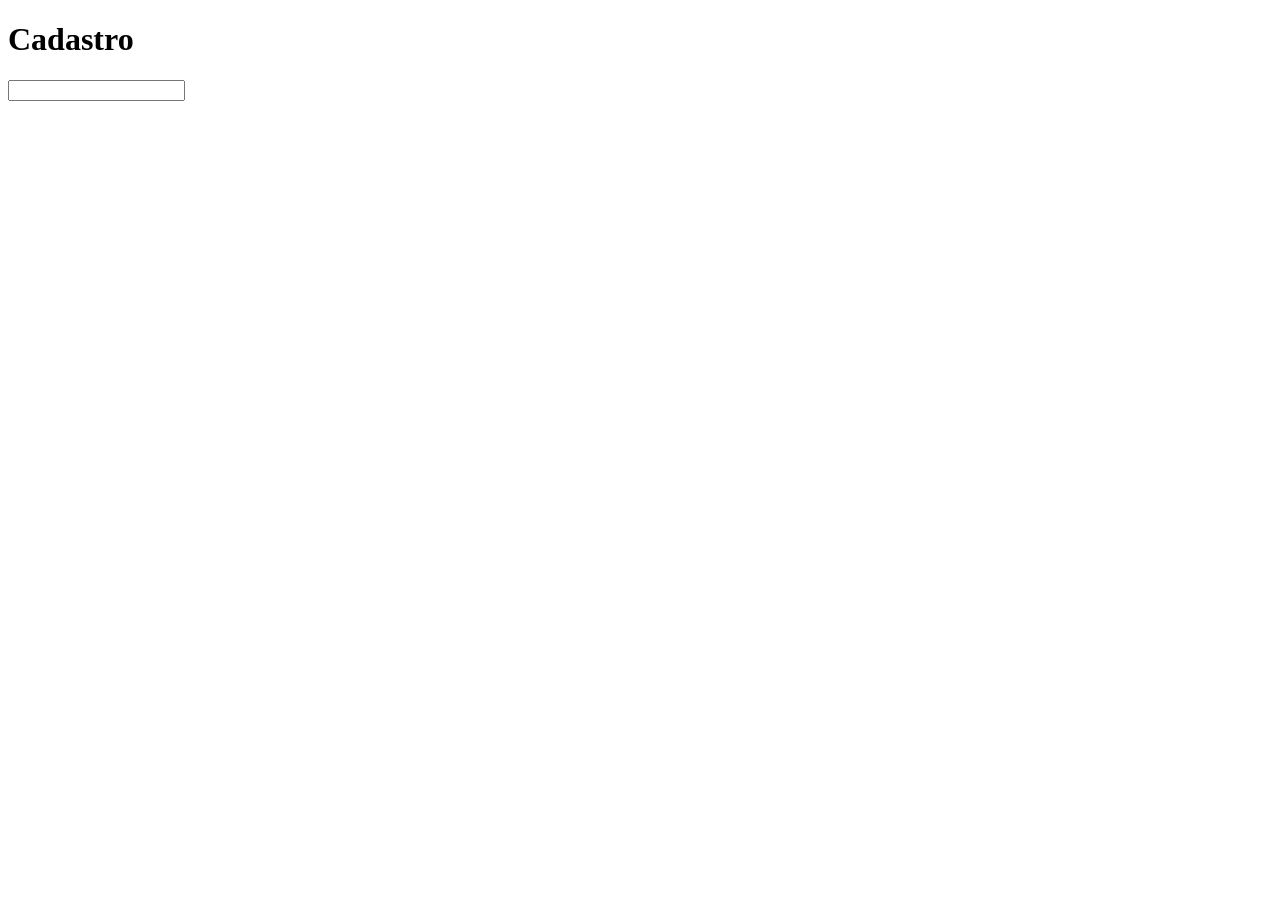
==== Telas login e cadastro/cad usuário/cadastro.html @ be4cac90 "Add files via upload" ====
<!DOCTYPE html>
<html lang="pt-BR">
<head>
    <meta charset="UTF-8">
    <meta name="viewport" content="width=device-width, initial-scale=1.0">
    <title>Blink!</title>
</head>
<body>
    <main class="Container">
        <form>
            <h1>Cadastro</h1>
            <div>
                <input
            </div>
        </form>
    </main>
</body>
</html>
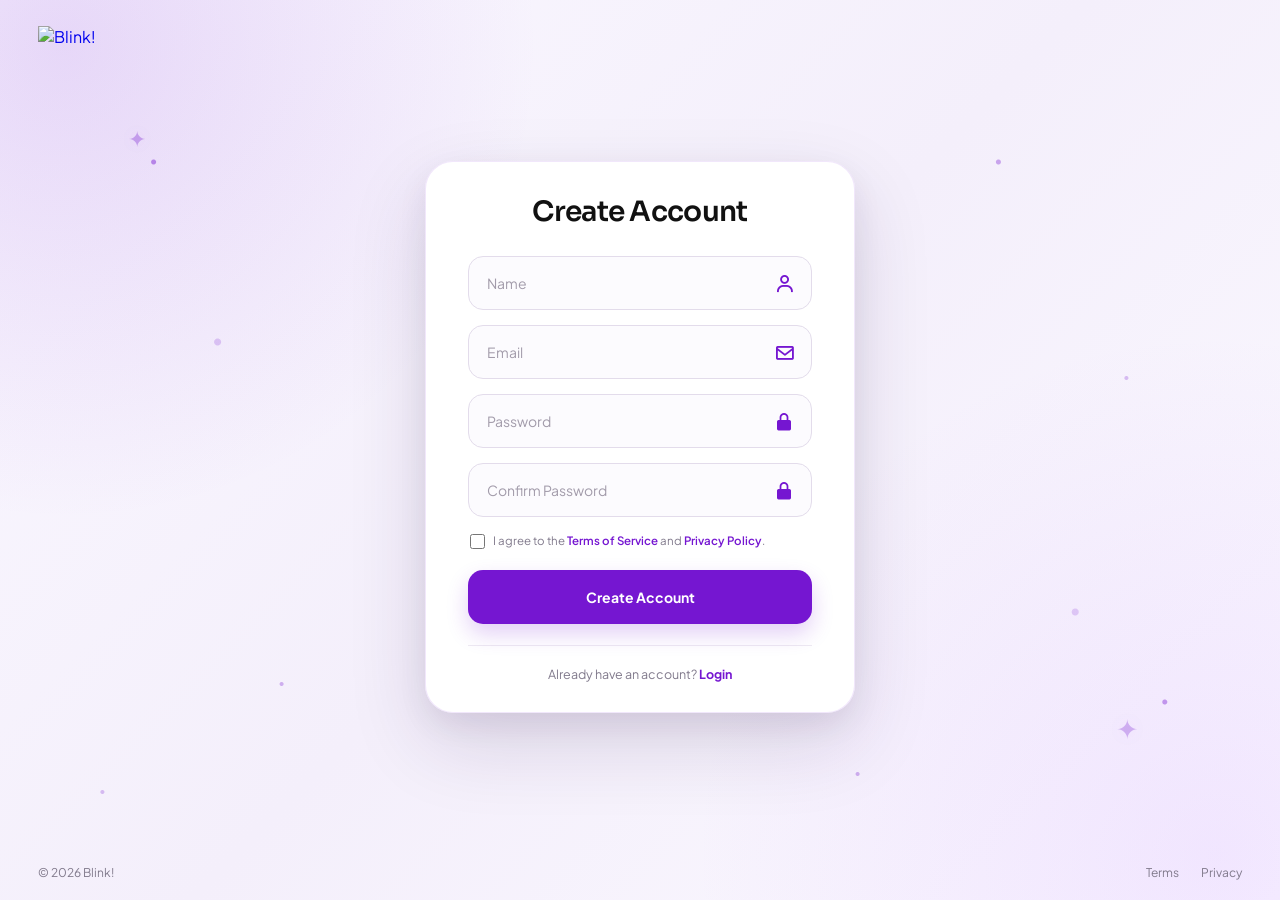
==== commit 8184a862: "Revamp user registration form layout and styles" ====
--- a/Telas login e cadastro/cad usuário/cadastro.html
+++ b/Telas login e cadastro/cad usuário/cadastro.html
@@ -1,18 +1,147 @@
 <!DOCTYPE html>
 <html lang="pt-BR">
+
 <head>
     <meta charset="UTF-8">
     <meta name="viewport" content="width=device-width, initial-scale=1.0">
-    <title>Blink!</title>
+
+    <link rel="stylesheet" href="https://unpkg.com/boxicons@2.1.4/css/boxicons.min.css">
+    <link rel="stylesheet" href="cadastro.css">
+
+    <title>Blink! - Cadastro</title>
 </head>
+
 <body>
-    <main class="Container">
-        <form>
-            <h1>Cadastro</h1>
-            <div>
-                <input
+
+    <!-- CABEÇALHO -->
+    <header class="header">
+        <a href="#" class="header-logo">
+            <img src="logo.png" alt="Blink!">
+        </a>
+    </header>
+
+
+    <!-- CONTEÚDO -->
+    <main class="main">
+
+        <section class="Container">
+
+            <form>
+
+                <h1>Create Account</h1>
+
+
+                <!-- NOME -->
+                <div class="input-box">
+                    <input
+                        id="name"
+                        type="text"
+                        placeholder="Name"
+                        required
+                    >
+
+                    <i class='bx bx-user'></i>
+                </div>
+
+
+                <!-- EMAIL -->
+                <div class="input-box">
+                    <input
+                        id="email"
+                        type="email"
+                        placeholder="Email"
+                        required
+                    >
+
+                    <i class='bx bx-envelope'></i>
+                </div>
+
+
+                <!-- SENHA -->
+                <div class="input-box">
+                    <input
+                        id="password"
+                        type="password"
+                        placeholder="Password"
+                        required
+                    >
+
+                    <i class='bx bxs-lock-alt'></i>
+                </div>
+
+
+                <!-- CONFIRMAR SENHA -->
+                <div class="input-box">
+                    <input
+                        id="confirm-password"
+                        type="password"
+                        placeholder="Confirm Password"
+                        required
+                    >
+
+                    <i class='bx bxs-lock-alt'></i>
+                </div>
+
+
+                <!-- TERMOS -->
+                <div class="terms">
+
+                    <label>
+
+                        <input
+                            type="checkbox"
+                            id="terms"
+                        >
+
+                        <span>
+                            I agree to the
+                            <a href="#">Terms of Service</a>
+                            and
+                            <a href="#">Privacy Policy</a>.
+                        </span>
+
+                    </label>
+
+                </div>
+
+
+                <!-- BOTÃO -->
+                <button type="submit">
+                    Create Account
+                </button>
+
+            </form>
+
+
+            <!-- LOGIN -->
+            <div class="register">
+                <p>
+                    Already have an account?
+                    <a href="login.html">Login</a>
+                </p>
             </div>
-        </form>
+
+        </section>
+
     </main>
+
+
+    <!-- RODAPÉ -->
+    <footer class="footer">
+
+        <span>© 2026 Blink!</span>
+
+        <nav>
+            <a href="#">Terms</a>
+            <a href="#">Privacy</a>
+        </nav>
+
+    </footer>
+
+
+    <!-- JAVASCRIPT -->
+    <script src="script.js"></script>
+
 </body>
-</html>+
+</html>
--- a/Telas login e cadastro/cad usuário/cadastro.css
+++ b/Telas login e cadastro/cad usuário/cadastro.css
@@ -0,0 +1,620 @@
+/* ========================================
+   FONTES
+======================================== */
+
+@import url('https://fonts.googleapis.com/css2?family=Plus+Jakarta+Sans:wght@400;500;600;700&family=Sora:wght@400;500;600;700&display=swap');
+
+
+/* ========================================
+   CORES
+======================================== */
+
+:root {
+    --purple: #7516D1;
+    --purple-dark: #54109A;
+    --purple-light: #EFE3FF;
+
+    --black: #111111;
+    --text: #29252F;
+    --muted: #817A8C;
+
+    --background: #F8F6FC;
+    --white: #FFFFFF;
+    --border: #E3DCEB;
+}
+
+
+/* ========================================
+   RESET
+======================================== */
+
+* {
+    margin: 0;
+    padding: 0;
+    box-sizing: border-box;
+}
+
+
+/* ========================================
+   PÁGINA + DECORAÇÃO
+======================================== */
+
+body {
+    min-height: 100vh;
+
+    display: flex;
+    flex-direction: column;
+
+    font-family: 'Plus Jakarta Sans', sans-serif;
+
+    color: var(--text);
+
+    position: relative;
+    overflow: hidden;
+
+    -webkit-font-smoothing: antialiased;
+
+    background:
+        radial-gradient(
+            circle at 12% 18%,
+            rgba(117, 22, 209, 0.45) 0 2px,
+            transparent 3px
+        ),
+
+        radial-gradient(
+            circle at 22% 76%,
+            rgba(117, 22, 209, 0.30) 0 1.5px,
+            transparent 2.5px
+        ),
+
+        radial-gradient(
+            circle at 78% 18%,
+            rgba(117, 22, 209, 0.35) 0 2px,
+            transparent 3px
+        ),
+
+        radial-gradient(
+            circle at 88% 42%,
+            rgba(117, 22, 209, 0.25) 0 1.5px,
+            transparent 2.5px
+        ),
+
+        radial-gradient(
+            circle at 91% 78%,
+            rgba(117, 22, 209, 0.40) 0 2px,
+            transparent 3px
+        ),
+
+        radial-gradient(
+            circle at 8% 88%,
+            rgba(117, 22, 209, 0.25) 0 1.5px,
+            transparent 2.5px
+        ),
+
+        radial-gradient(
+            circle at 67% 86%,
+            rgba(117, 22, 209, 0.30) 0 1.5px,
+            transparent 2.5px
+        ),
+
+        radial-gradient(
+            circle at 17% 38%,
+            rgba(117, 22, 209, 0.20) 0 3px,
+            transparent 4px
+        ),
+
+        radial-gradient(
+            circle at 84% 68%,
+            rgba(117, 22, 209, 0.18) 0 3px,
+            transparent 4px
+        ),
+
+        radial-gradient(
+            circle at 5% 5%,
+            rgba(117, 22, 209, 0.14) 0%,
+            transparent 32%
+        ),
+
+        radial-gradient(
+            circle at 95% 95%,
+            rgba(184, 117, 255, 0.14) 0%,
+            transparent 35%
+        ),
+
+        linear-gradient(
+            135deg,
+            #FAF8FF 0%,
+            #F4EFFB 50%,
+            #FBF9FF 100%
+        );
+}
+
+
+/* ========================================
+   ESTRELAS GRANDES
+======================================== */
+
+body::before {
+    content: "✦";
+
+    position: absolute;
+
+    top: 14%;
+    left: 10%;
+
+    font-family: 'Sora', sans-serif;
+    font-size: 22px;
+
+    color: rgba(117, 22, 209, 0.32);
+
+    filter:
+        drop-shadow(
+            0 0 7px rgba(117, 22, 209, 0.18)
+        );
+
+    pointer-events: none;
+
+    z-index: 0;
+}
+
+
+body::after {
+    content: "✦";
+
+    position: absolute;
+
+    right: 11%;
+    bottom: 17%;
+
+    font-family: 'Sora', sans-serif;
+    font-size: 27px;
+
+    color: rgba(117, 22, 209, 0.28);
+
+    filter:
+        drop-shadow(
+            0 0 8px rgba(117, 22, 209, 0.18)
+        );
+
+    pointer-events: none;
+
+    z-index: 0;
+}
+
+
+/* ========================================
+   CABEÇALHO
+======================================== */
+
+.header {
+    position: fixed;
+
+    top: 0;
+    left: 0;
+
+    width: 100%;
+
+    padding: 26px 38px;
+
+    z-index: 10;
+}
+
+
+.header-logo {
+    display: inline-flex;
+
+    align-items: center;
+
+    text-decoration: none;
+}
+
+
+.header-logo img {
+    width: 135px;
+    height: auto;
+
+    display: block;
+}
+
+
+/* ========================================
+   CONTEÚDO
+======================================== */
+
+.main {
+    width: 100%;
+    min-height: 100vh;
+
+    display: flex;
+
+    align-items: center;
+    justify-content: center;
+
+    padding: 90px 20px 100px;
+
+    position: relative;
+
+    z-index: 2;
+}
+
+
+/* ========================================
+   CARD
+======================================== */
+
+.Container {
+    width: 430px;
+
+    padding: 32px 42px 30px;
+
+    background: rgba(255, 255, 255, 0.96);
+
+    border: 1px solid rgba(117, 22, 209, 0.10);
+
+    border-radius: 28px;
+
+    box-shadow:
+        0 30px 80px rgba(45, 20, 70, 0.14),
+        0 12px 30px rgba(45, 20, 70, 0.07);
+
+    position: relative;
+
+    z-index: 2;
+
+    transform: translateY(-8px);
+}
+
+
+/* ========================================
+   TÍTULO
+======================================== */
+
+form h1 {
+    text-align: center;
+
+    margin-bottom: 27px;
+
+    font-family: 'Sora', sans-serif;
+
+    font-size: 28px;
+    font-weight: 600;
+
+    color: var(--black);
+
+    letter-spacing: -0.7px;
+}
+
+
+/* ========================================
+   INPUTS
+======================================== */
+
+.input-box {
+    width: 100%;
+    height: 54px;
+
+    margin-bottom: 15px;
+
+    position: relative;
+}
+
+
+.input-box input {
+    width: 100%;
+    height: 100%;
+
+    padding: 0 50px 0 18px;
+
+    border: 1.5px solid var(--border);
+
+    border-radius: 15px;
+
+    outline: none;
+
+    background: #FCFBFE;
+
+    color: var(--text);
+
+    font-family: 'Plus Jakarta Sans', sans-serif;
+
+    font-size: 14px;
+    font-weight: 500;
+
+    transition:
+        border-color 0.2s ease,
+        box-shadow 0.2s ease,
+        background 0.2s ease;
+}
+
+
+.input-box input::placeholder {
+    color: #A29BAA;
+
+    font-weight: 400;
+}
+
+
+.input-box input:hover {
+    border-color: #C9B9D9;
+}
+
+
+.input-box input:focus {
+    border-color: var(--purple);
+
+    background: var(--white);
+
+    box-shadow:
+        0 0 0 4px rgba(117, 22, 209, 0.09);
+}
+
+
+/* ========================================
+   ÍCONES
+======================================== */
+
+.input-box i {
+    position: absolute;
+
+    right: 17px;
+    top: 50%;
+
+    transform: translateY(-50%);
+
+    font-size: 21px;
+
+    color: var(--purple);
+
+    pointer-events: none;
+}
+
+
+/* ========================================
+   TERMOS
+======================================== */
+
+.terms {
+    margin: 4px 2px 21px;
+
+    font-size: 11.5px;
+
+    color: var(--muted);
+
+    line-height: 1.5;
+}
+
+
+.terms label {
+    display: flex;
+
+    align-items: flex-start;
+
+    gap: 8px;
+
+    cursor: pointer;
+}
+
+
+.terms input[type="checkbox"] {
+    width: 15px;
+    height: 15px;
+
+    flex-shrink: 0;
+
+    margin-top: 2px;
+
+    accent-color: var(--purple);
+
+    cursor: pointer;
+}
+
+
+.terms a {
+    color: var(--purple);
+
+    font-weight: 600;
+
+    text-decoration: none;
+
+    transition: color 0.2s ease;
+}
+
+
+.terms a:hover {
+    color: var(--purple-dark);
+
+    text-decoration: underline;
+}
+
+
+/* ========================================
+   BOTÃO
+======================================== */
+
+form button {
+    width: 100%;
+    height: 54px;
+
+    border: none;
+
+    border-radius: 15px;
+
+    background: var(--purple);
+
+    color: var(--white);
+
+    font-family: 'Plus Jakarta Sans', sans-serif;
+
+    font-size: 14px;
+    font-weight: 700;
+
+    cursor: pointer;
+
+    box-shadow:
+        0 10px 22px rgba(117, 22, 209, 0.20);
+
+    transition:
+        transform 0.2s ease,
+        background 0.2s ease,
+        box-shadow 0.2s ease;
+}
+
+
+form button:hover {
+    background: var(--purple-dark);
+
+    transform: translateY(-2px);
+
+    box-shadow:
+        0 14px 28px rgba(117, 22, 209, 0.25);
+}
+
+
+form button:active {
+    transform: translateY(0);
+
+    box-shadow:
+        0 7px 15px rgba(117, 22, 209, 0.18);
+}
+
+
+/* ========================================
+   LOGIN
+======================================== */
+
+.register {
+    margin-top: 21px;
+
+    padding-top: 20px;
+
+    border-top: 1px solid #EEEAF2;
+
+    text-align: center;
+
+    font-size: 12.5px;
+
+    color: var(--muted);
+}
+
+
+.register a {
+    color: var(--purple);
+
+    font-weight: 700;
+
+    text-decoration: none;
+
+    transition: 0.2s ease;
+}
+
+
+.register a:hover {
+    color: var(--purple-dark);
+
+    text-decoration: underline;
+}
+
+
+/* ========================================
+   RODAPÉ
+======================================== */
+
+.footer {
+    position: fixed;
+
+    left: 0;
+    bottom: 0;
+
+    width: 100%;
+
+    display: flex;
+
+    align-items: center;
+    justify-content: space-between;
+
+    padding: 20px 38px;
+
+    color: var(--muted);
+
+    font-size: 12px;
+
+    z-index: 10;
+}
+
+
+.footer nav {
+    display: flex;
+
+    align-items: center;
+
+    gap: 22px;
+}
+
+
+.footer a {
+    color: var(--muted);
+
+    text-decoration: none;
+
+    transition: color 0.2s ease;
+}
+
+
+.footer a:hover {
+    color: var(--purple);
+}
+
+
+/* ========================================
+   RESPONSIVIDADE
+======================================== */
+
+@media (max-width: 600px) {
+
+    body {
+        overflow: auto;
+    }
+
+    .header {
+        padding: 20px;
+    }
+
+    .header-logo img {
+        width: 115px;
+    }
+
+    .main {
+        padding: 90px 20px 110px;
+    }
+
+    .Container {
+        width: 100%;
+        max-width: 430px;
+
+        padding: 30px 25px 27px;
+
+        border-radius: 23px;
+
+        transform: translateY(-4px);
+    }
+
+    form h1 {
+        font-size: 25px;
+    }
+
+    .footer {
+        padding: 18px 20px;
+
+        flex-direction: column;
+
+        gap: 10px;
+    }
+
+    .footer nav {
+        gap: 15px;
+
+        flex-wrap: wrap;
+
+        justify-content: center;
+    }
+}
